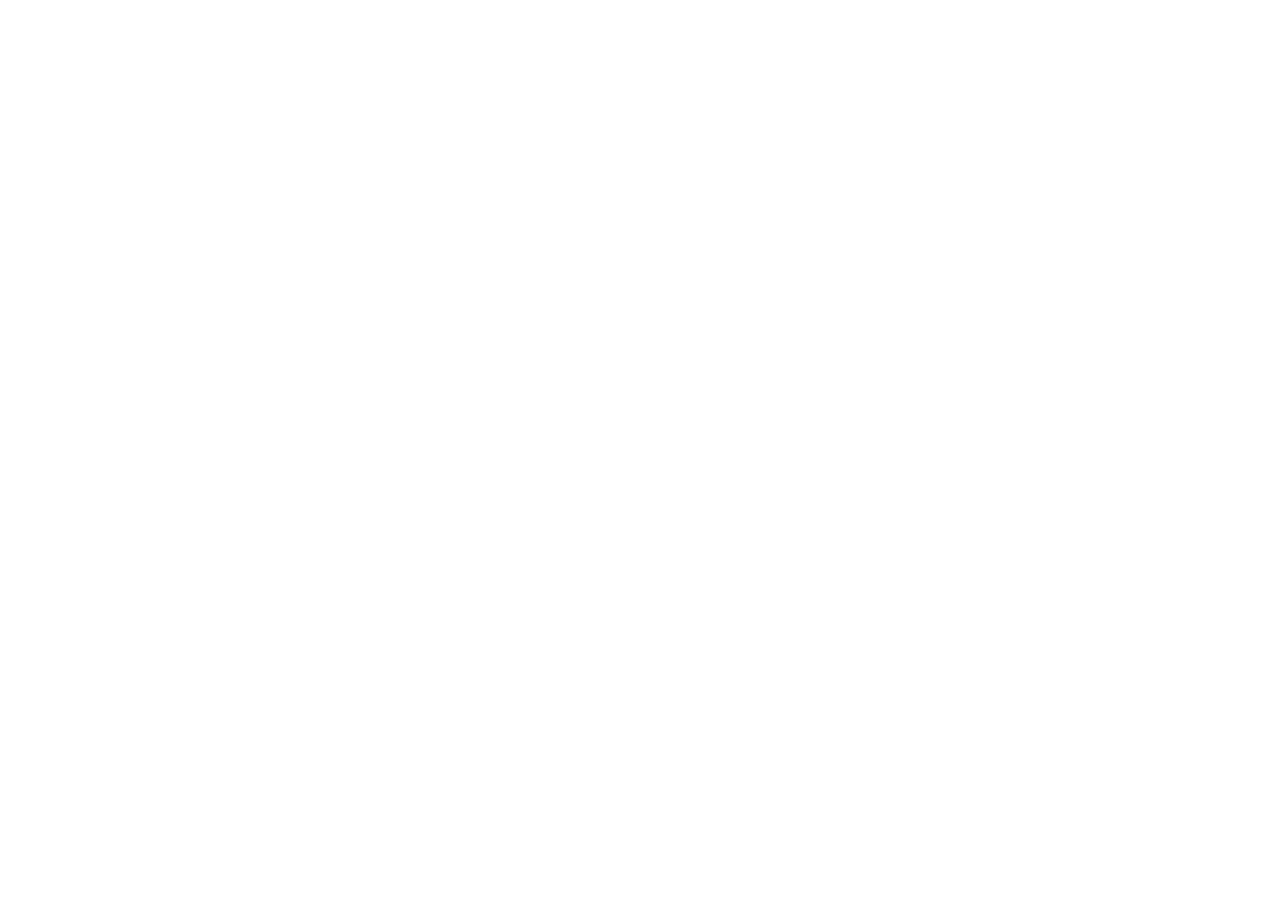
==== index.html @ 4f996b0e "Add Rock Paper Scissors game logic and update README" ====
<!DOCTYPE html>
<html lang="en">
<head>
    <meta charset="UTF-8">
    <meta name="viewport" content="width=device-width, initial-scale=1.0">
    <title>ODIN RPS</title>
</head>
<body>
    <script src="script.js"></script>
</body>
</html>
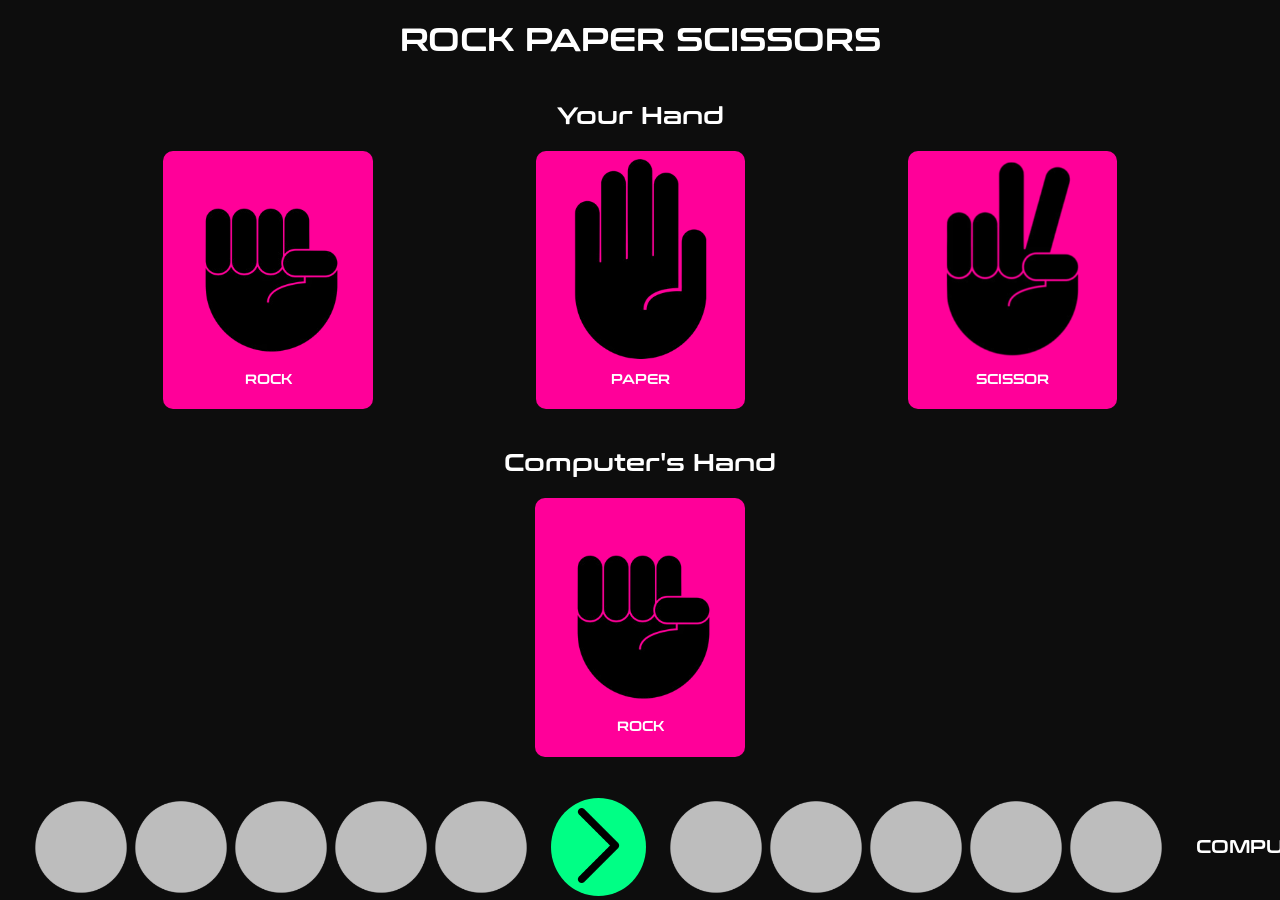
==== commit d549b5e2: "add GUI and update icons" ====
--- a/index.html
+++ b/index.html
@@ -1,11 +1,84 @@
-<!DOCTYPE html>
+<!doctype html>
 <html lang="en">
-<head>
-    <meta charset="UTF-8">
-    <meta name="viewport" content="width=device-width, initial-scale=1.0">
+  <head>
+    <meta charset="UTF-8" />
+    <meta name="viewport" content="width=device-width, initial-scale=1.0" />
     <title>ODIN RPS</title>
-</head>
-<body>
-    <script src="script.js"></script>
-</body>
-</html>+    <link rel="stylesheet" href="style.css" />
+    <sciprt src="script.js" defer></sciprt>
+  </head>
+  <body>
+    <h1 class="title">ROCK PAPER SCISSORS</h1>
+    <div class="players">
+      <div class="human">
+        <h2 class="player-name">Your Hand</h2>
+        <div class="human-choices">
+          <button class="choice">
+            <img src="img/odin-rock.png" />
+            <p>ROCK</p>
+          </button>
+          <button class="choice">
+            <img src="img/odin-paper.png" />
+            <p>PAPER</p>
+          </button>
+          <button class="choice">
+            <img src="img/odin-scissor.png" />
+            <p>SCISSOR</p>
+          </button>
+      </div>
+      <div class="computer">
+        <h2>Computer's Hand</h2>
+          <button class="comp-choice">
+            <img src="img/odin-rock.png"/>
+            <p>ROCK</p>
+          </button>
+      </div>
+    </div>
+    </div>
+    <div class="score-bar">
+      <div class="score-side left-side">
+        <p>YOU</p>
+        <div class="human-results">
+          <div class="result">
+            <img class="placeholder" src="img/odin-rps-placeholder.png" />
+          </div>
+          <div class="result">
+            <img class="placeholder" src="img/odin-rps-placeholder.png" />
+          </div>
+          <div class="result">
+            <img class="placeholder" src="img/odin-rps-placeholder.png" />
+          </div>
+          <div class="result">
+            <img class="placeholder" src="img/odin-rps-placeholder.png" />
+          </div>
+          <div class="result">
+            <img class="placeholder" src="img/odin-rps-placeholder.png" />
+          </div>
+        </div>
+      </div>
+      <button class="nexticon">
+        <img src="img/next-icon.png">
+      </button>
+      <div class="score-side right-side">
+        <div class="comp-results">
+          <div class="result">
+            <img class="placeholder" src="img/odin-rps-placeholder.png" />
+          </div>
+          <div class="result">
+            <img class="placeholder" src="img/odin-rps-placeholder.png" />
+          </div>
+          <div class="result">
+            <img class="placeholder" src="img/odin-rps-placeholder.png" />
+          </div>
+          <div class="result">
+            <img class="placeholder" src="img/odin-rps-placeholder.png" />
+          </div>
+          <div class="result">
+            <img class="placeholder" src="img/odin-rps-placeholder.png" />
+          </div>
+        </div>
+        <p>COMPUTER</p>
+      </div>
+    </div>
+  </body>
+</html>
--- a/style.css
+++ b/style.css
@@ -0,0 +1,198 @@
+@font-face {
+  font-family: "Conthrax";
+  src: url("./fonts/Conthrax-SemiBold.otf") format("opentype");
+  font-weight: normal; /* SemiBold is usually 600 */
+  font-style: normal;
+}
+
+
+body {
+    width: 100%;
+    background-color: #0D0D0D;
+    color: #FFFFFF;
+    font-family: "Conthrax", sans-serif;
+    display: flex;
+    flex-direction: column;
+    align-items: center;
+    margin: 0px;
+}
+
+
+.players {
+    width: 100%;
+    display: flex;
+    flex-wrap: wrap;
+    flex-direction: column;
+    gap: 50px;
+    align-items: center;
+    
+}
+
+.players > div {
+    flex: 1;
+}
+
+.human {
+    width: 100%;
+    display: flex;
+    align-items: center;
+    flex-flow: column wrap;
+}
+
+.human-choices {
+    width: 100%;
+    display: flex;
+    justify-content: space-evenly;
+}
+
+.choice, .comp-choice {
+    background-color: #FF0099;
+    border-radius: 10px;
+    display: flex;
+    flex-direction: column;
+    align-items: center;
+    padding: 8px;
+    font-family: "Conthrax", sans-serif;
+    color: #FFFFFF;
+    cursor: pointer;
+    outline: none;
+    box-shadow: none;
+    border: none;
+}
+
+.choice img, .comp-choice img {
+    max-height: 200px;
+    width: auto;
+}
+
+.choice:active {
+    transform: translateY(4px);
+}
+
+.comp-choice:active {
+    transform: translateY(2px);
+
+}
+
+.computer {
+    display: flex;
+    flex-direction: column;
+    align-items: center;
+    margin: 20px;
+}
+
+.score-bar {
+    width: 100%;
+    display: flex;
+    justify-content: center;
+    align-items: center;
+    margin-top: 20px;
+    flex: 1;
+}
+
+.score-side {
+    flex: 1;
+    display: flex;
+    align-items: center;
+    gap: 10px;
+}
+
+.left-side {
+    justify-content: flex-end;
+    padding-right: 20px;
+}
+
+.right-side {
+    justify-content: flex-start;
+    padding-left: 20px;
+}
+
+.score-bar p {
+    font-size: 18px;
+    margin: 20px;
+}
+
+.human-results,
+.comp-results {
+  display: flex;
+}
+
+.result {
+  flex: 1;
+  display: flex;
+  justify-content: center;
+}
+
+.placeholder {
+    width: 100px;
+    height: auto;
+}
+
+.nexticon img{
+    width: 75px;
+    height: auto;
+}
+
+.nexticon {
+    margin: 0;
+    background-color: #00FF85;
+    border-radius: 100%;
+    padding: 10px;
+}
+
+.nexticon {
+    cursor: pointer;
+    outline: none;
+    box-shadow: none;
+    border: none;
+}
+
+.nexticon:active {
+    transform: translateY(4px);
+
+}
+
+
+
+/* body::after {
+  content: "";
+  position: fixed;
+  top: 0;
+  left: 50%;
+  width: 2px;
+  height: 100vh;
+  background: red;
+  transform: translateX(-50%);
+  pointer-events: none;
+  z-index: 9999;
+} */
+
+/* .score-bar::after {
+  z-index: 0;  
+  content: "";
+  position: absolute;
+  top: 0;
+  left: 50%;
+  width: 2px;
+  height: 100%;
+  background: black;
+  transform: translateX(-50%);
+  pointer-events: none;
+} */
+
+/* 
+.nexticon {
+  position: relative;
+}
+
+.nexticon::after {
+  content: "";
+  position: absolute;
+  top: 0;
+  left: 50%;
+  width: 2px;
+  height: 100%;
+  background: red; /* change color if you want */
+  /*transform: translateX(-50%);
+  pointer-events: none;
+} */
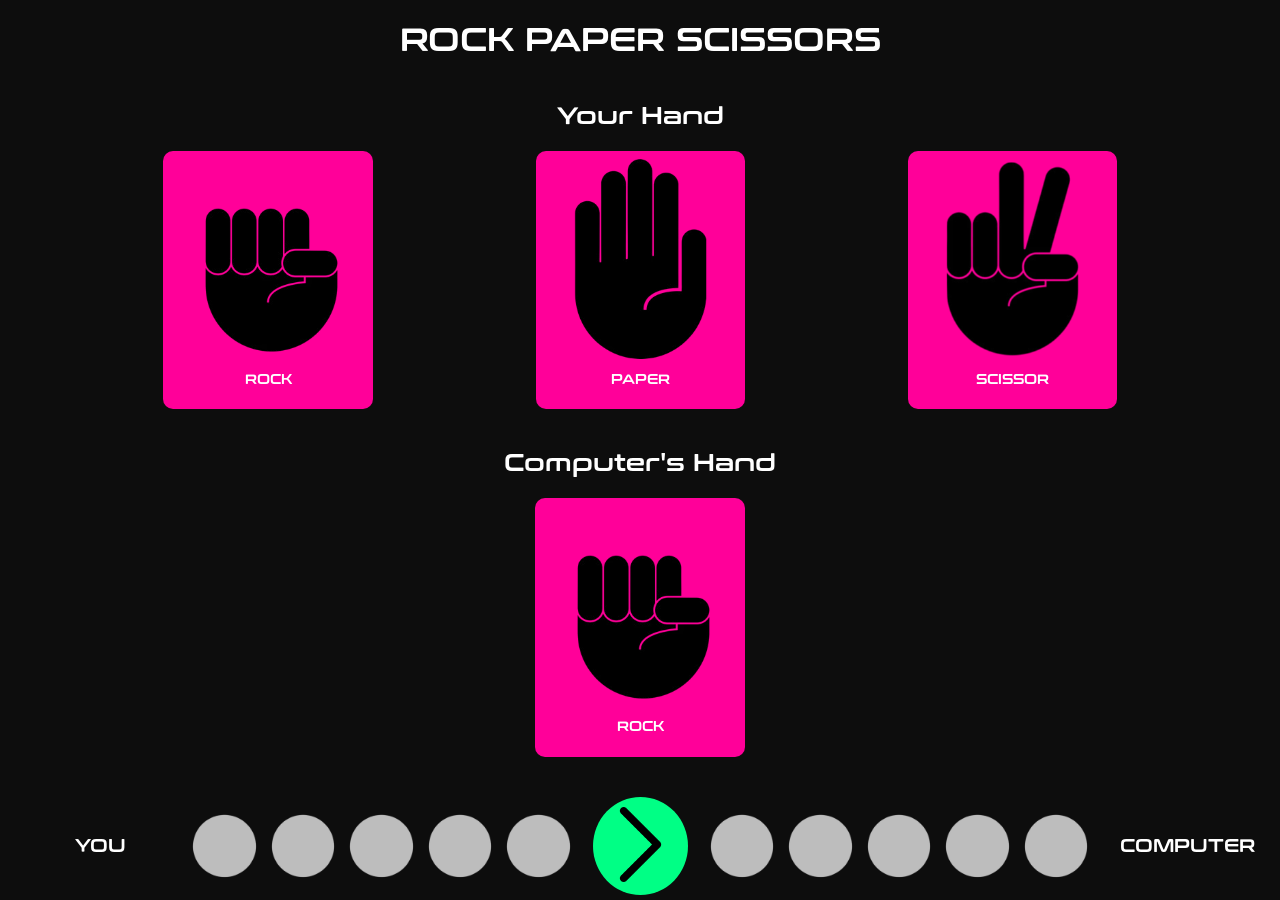
==== commit cc68e504: "add game logic and update UI for buttons" ====
--- a/index.html
+++ b/index.html
@@ -5,7 +5,7 @@
     <meta name="viewport" content="width=device-width, initial-scale=1.0" />
     <title>ODIN RPS</title>
     <link rel="stylesheet" href="style.css" />
-    <sciprt src="script.js" defer></sciprt>
+    <script src="script.js" defer></script>
   </head>
   <body>
     <h1 class="title">ROCK PAPER SCISSORS</h1>
@@ -13,71 +13,71 @@
       <div class="human">
         <h2 class="player-name">Your Hand</h2>
         <div class="human-choices">
-          <button class="choice">
+          <button class="choice" id="rock">
             <img src="img/odin-rock.png" />
             <p>ROCK</p>
           </button>
-          <button class="choice">
+          <button class="choice" id="paper">
             <img src="img/odin-paper.png" />
             <p>PAPER</p>
           </button>
-          <button class="choice">
+          <button class="choice" id="scissor">
             <img src="img/odin-scissor.png" />
             <p>SCISSOR</p>
           </button>
+        </div>
+        <div class="computer">
+          <h2>Computer's Hand</h2>
+          <button class="comp-choice">
+            <img src="img/odin-rock.png" id="comp-img" />
+            <p id="comp-text">ROCK</p>
+          </button>
+        </div>
       </div>
-      <div class="computer">
-        <h2>Computer's Hand</h2>
-          <button class="comp-choice">
-            <img src="img/odin-rock.png"/>
-            <p>ROCK</p>
-          </button>
-      </div>
-    </div>
     </div>
     <div class="score-bar">
       <div class="score-side left-side">
         <p>YOU</p>
         <div class="human-results">
-          <div class="result">
-            <img class="placeholder" src="img/odin-rps-placeholder.png" />
+          <div class="result" data-index="1">
+            <img src="img/odin-rps-placeholder.png" />
           </div>
-          <div class="result">
-            <img class="placeholder" src="img/odin-rps-placeholder.png" />
+          <div class="result" data-index="2">
+            <img src="img/odin-rps-placeholder.png" />
           </div>
-          <div class="result">
-            <img class="placeholder" src="img/odin-rps-placeholder.png" />
+          <div class="result" data-index="3">
+            <img src="img/odin-rps-placeholder.png" />
           </div>
-          <div class="result">
-            <img class="placeholder" src="img/odin-rps-placeholder.png" />
+          <div class="result" data-index="4">
+            <img src="img/odin-rps-placeholder.png" />
           </div>
-          <div class="result">
-            <img class="placeholder" src="img/odin-rps-placeholder.png" />
+          <div class="result" data-index="5">
+            <img src="img/odin-rps-placeholder.png" />
           </div>
         </div>
       </div>
-      <button class="nexticon">
-        <img src="img/next-icon.png">
+      <button class="nexticon" id="continue">
+        <img src="img/next-icon.png" />
       </button>
       <div class="score-side right-side">
         <div class="comp-results">
-          <div class="result">
-            <img class="placeholder" src="img/odin-rps-placeholder.png" />
+          <div class="result" data-index="5">
+            <img src="img/odin-rps-placeholder.png" />
           </div>
-          <div class="result">
-            <img class="placeholder" src="img/odin-rps-placeholder.png" />
+          <div class="result" data-index="4">
+            <img src="img/odin-rps-placeholder.png" />
           </div>
-          <div class="result">
-            <img class="placeholder" src="img/odin-rps-placeholder.png" />
+          <div class="result" data-index="3">
+            <img src="img/odin-rps-placeholder.png" />
           </div>
-          <div class="result">
-            <img class="placeholder" src="img/odin-rps-placeholder.png" />
+          <div class="result" data-index="2">
+            <img src="img/odin-rps-placeholder.png" />
           </div>
-          <div class="result">
-            <img class="placeholder" src="img/odin-rps-placeholder.png" />
+          <div class="result" data-index="1">
+            <img src="img/odin-rps-placeholder.png" />
           </div>
         </div>
-        <p>COMPUTER</p>
+        <p style="margin-right: 20px">COMPUTER</p>
       </div>
     </div>
   </body>
--- a/style.css
+++ b/style.css
@@ -3,6 +3,10 @@
   src: url("./fonts/Conthrax-SemiBold.otf") format("opentype");
   font-weight: normal; /* SemiBold is usually 600 */
   font-style: normal;
+}
+
+* {
+  box-sizing: border-box;
 }
 
 
@@ -88,6 +92,7 @@
     align-items: center;
     margin-top: 20px;
     flex: 1;
+    padding: 0 20px; /* Add padding to prevent content from hitting the edges */
 }
 
 .score-side {
@@ -107,24 +112,32 @@
     padding-left: 20px;
 }
 
-.score-bar p {
+.score-bar p{
     font-size: 18px;
     margin: 20px;
+    width: 120px; /* Fixed width to ensure symmetry */
+    text-align: center;
 }
 
 .human-results,
 .comp-results {
   display: flex;
+  flex: 1; /* Take up all remaining space */
+  justify-content: center; /* Center the results within their area */
+  gap: 10px;
 }
 
 .result {
   flex: 1;
   display: flex;
   justify-content: center;
-}
-
-.placeholder {
-    width: 100px;
+  min-width: 0; /* Allows the container to shrink smaller than its content */
+  border-radius: 100%;
+}
+
+.result img {
+    width: 100%;
+    max-width: 100px;
     height: auto;
 }
 
@@ -149,9 +162,15 @@
 
 .nexticon:active {
     transform: translateY(4px);
-
-}
-
+}
+
+.comp-result .result {
+    background-color: #E60000;
+}
+
+.human-choices .result {
+    background-color: #1E90FF;
+}
 
 
 /* body::after {
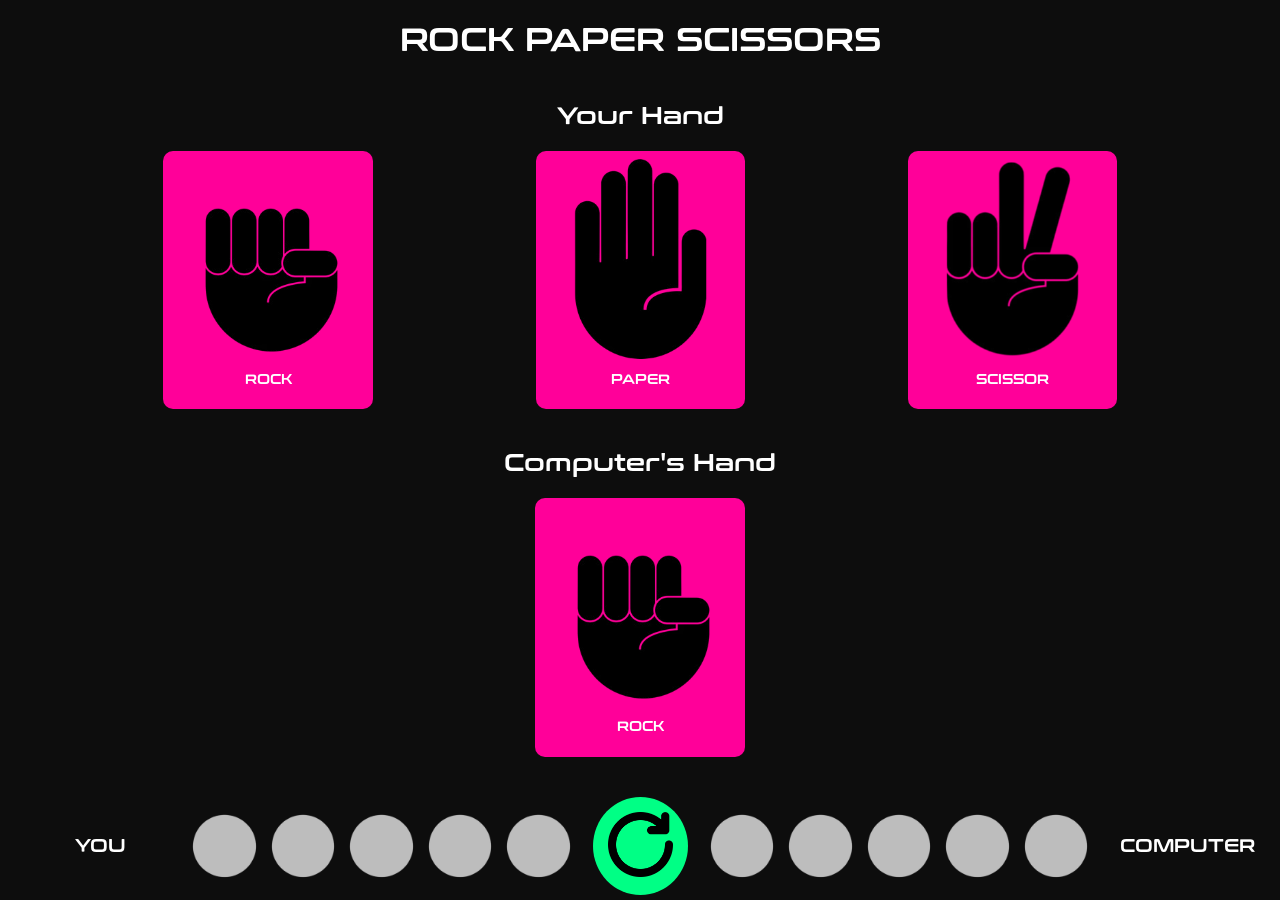
==== commit 936f2959: "update logic for game conclusion and debug visual highlighting bugs" ====
--- a/index.html
+++ b/index.html
@@ -57,7 +57,7 @@
         </div>
       </div>
       <button class="nexticon" id="continue">
-        <img src="img/next-icon.png" />
+        <img src="img/restart-icon.png" />
       </button>
       <div class="score-side right-side">
         <div class="comp-results">
--- a/style.css
+++ b/style.css
@@ -144,6 +144,7 @@
 .nexticon img{
     width: 75px;
     height: auto;
+    padding: 5px;
 }
 
 .nexticon {
@@ -172,7 +173,15 @@
     background-color: #1E90FF;
 }
 
-
+@keyframes blink {
+  0%   { box-shadow: 0 0 0 0px #00FF85; }
+  50%  { box-shadow: 0 0 15px 5px #00FF85; }
+  100% { box-shadow: 0 0 0 0px #00FF85; }
+}
+
+.winner-blink .result {
+  animation: blink 0.6s ease-in-out infinite;
+}
 /* body::after {
   content: "";
   position: fixed;
@@ -215,3 +224,4 @@
   /*transform: translateX(-50%);
   pointer-events: none;
 } */
+
